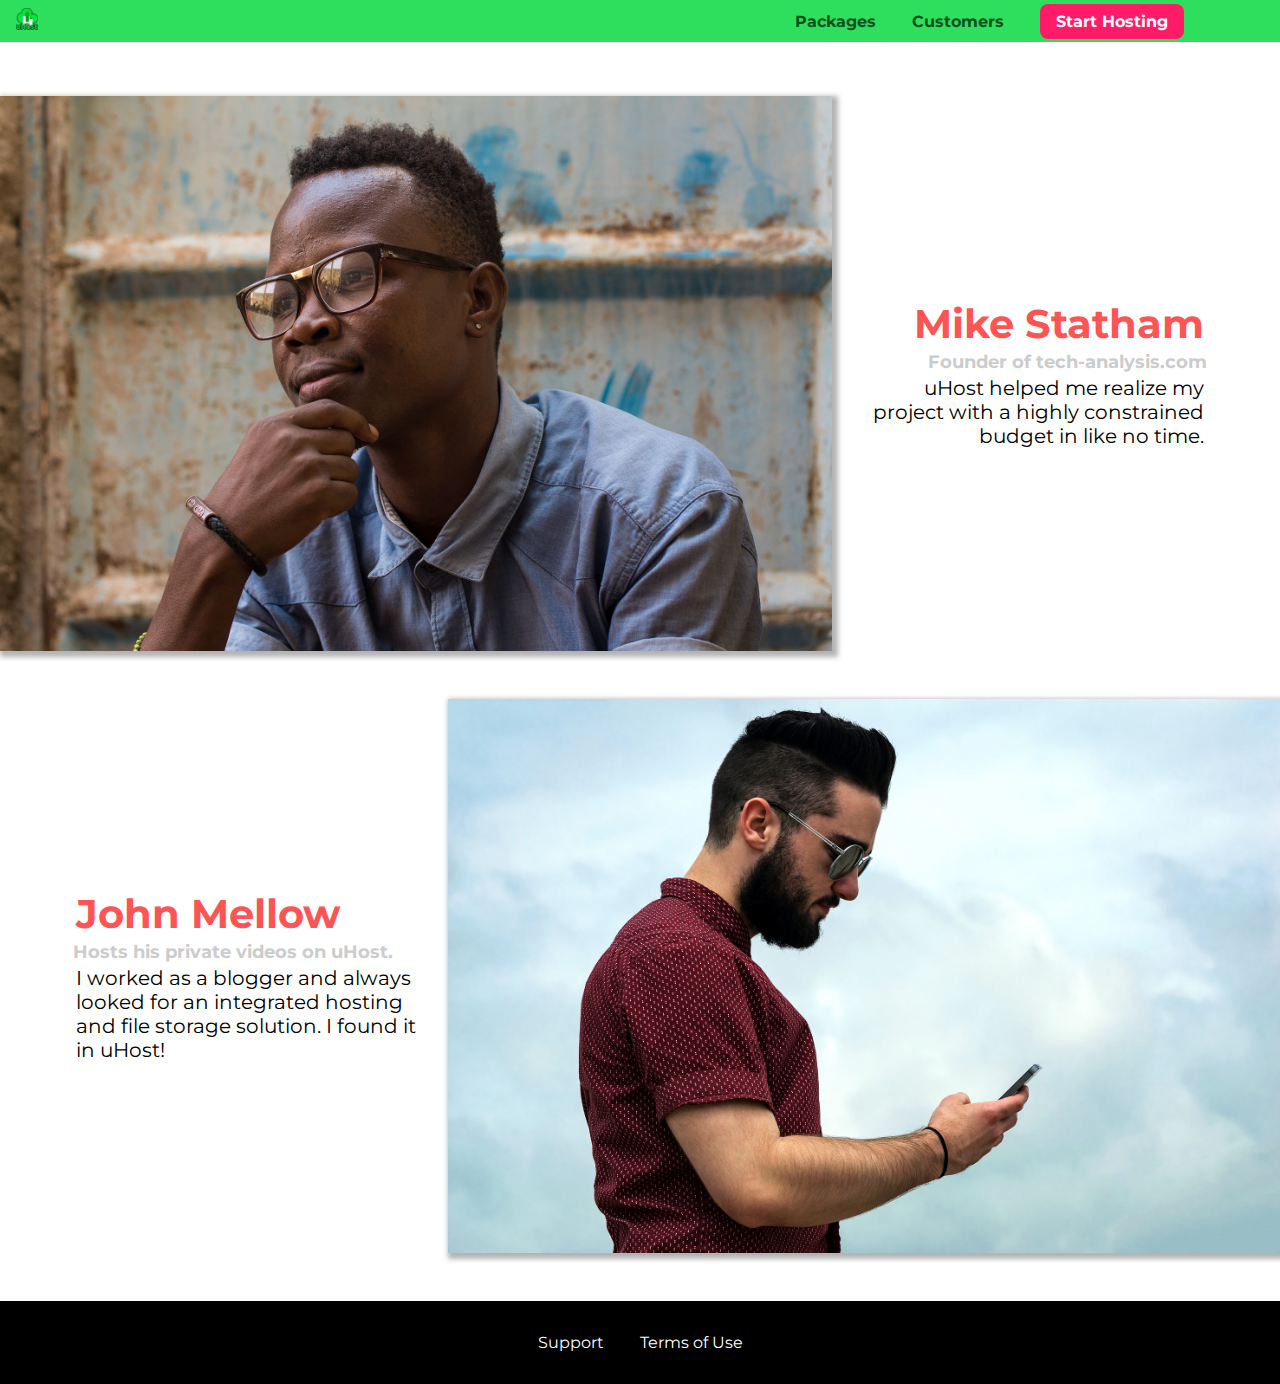
==== customers/index.html @ b9d6f696 "add customer page with styles of imgs" ====
<!DOCTYPE html>
<html lang="en">

<head>
    <meta charset="UTF-8">
    <meta name="viewport" content="width=device-width, initial-scale=1.0">
    <meta http-equiv="X-UA-Compatible" content="ie=edge">
    <title>uHost Customers</title>
    <link rel="shortcut icon" href="../favicon.png">
    <link href="https://fonts.googleapis.com/css?family=Anton|Montserrat:400,700" rel="stylesheet">
    <link rel="stylesheet" href="../shared.css">
    <link rel="stylesheet" href="customers.css">
</head>

<body>
    <header class="main-header">
        <div>
            <a href="../index.html" class="main-header__brand">
                <img src="../images/uhost-icon.png" alt="uHost - Your favorite hosting company">
            </a>
        </div>
        <nav class="main-nav">
            <ul class="main-nav__items">
                <li class="main-nav__item">
                    <a href="../packages/index.html">Packages</a>
                </li>
                <li class="main-nav__item">
                    <a href="index.html">Customers</a>
                </li>
                <li class="main-nav__item main-nav__item--cta">
                    <a href="start-hosting/index.html">Start Hosting</a>
                </li>
            </ul>
        </nav>
    </header>
    <main>
        <div>
            <div class="testimonial" id="customer-1">
                <div class="testimonial__image-container">
                    <img src="../images/customer-1.jpg" alt="Mike Statham - Customer" class="testimonial__image">
                </div>
                <div class="testimonial__info">
                    <h1 class="testimonial__name">Mike Statham</h1>
                    <h2 class="testimonial__subtitle">Founder of
                        <a href="tech-analysis.com">tech-analysis.com</a>
                    </h2>
                    <p class="testimonial__text">uHost helped me realize my project with a highly constrained budget in like no time.</p>
                </div>
            </div>
            <div class="testimonial" id="customer-2">

                <div class="testimonial__info">
                    <h1 class="testimonial__name">John Mellow</h1>
                    <h2 class="testimonial__subtitle">Hosts his private videos on uHost.
                    </h2>
                    <p class="testimonial__text">I worked as a blogger and always looked for an integrated hosting and file storage solution. I found
                        it in uHost!
                    </p>
                </div>
                <div class="testimonial__image-container">
                    <img src="../images/customer-2.jpg" alt="John Mellow - Customer" class="testimonial__image">
                </div>
            </div>
        </div>
    </main>
    <footer class="main-footer">
        <nav>
            <ul class="main-footer__links">
                <li class="main-footer__link">
                    <a href="#">Support</a>
                </li>
                <li class="main-footer__link">
                    <a href="#">Terms of Use</a>
                </li>
            </ul>
        </nav>
    </footer>
</body>

</html>
---- shared.css ----
* {
    box-sizing: border-box;
}
body {
    font-family: 'Montserrat', sans-serif;
    margin: 0;
}
.main-header{
    width: 100%;
    position: fixed;
    background:  #2ddf5c;
    padding: 8px 16px;
    top: 0px;
    right: 0px;
    z-index: 2;
}

.main-nav__item{
    display: inline-block;
    margin: 0 16px;
}
.main-header > div{
    display: inline-block;
    vertical-align: middle;
}
.main-nav{
    display: inline-block;
    text-align: right;
    width: calc(100% - 90px) ;
    vertical-align: middle;
}
.main-nav__items{
    padding: 0;
    margin: 0;
    list-style: non e;
}
.main-header__brand{
    color:#0e4f1f;
    text-decoration: none;
    font-weight: bold;
    font-size: 22px;
    height: 22px;
    display: inline-block;
}

.main-header__brand img{
    height: 100%;
}

.main-nav__item a{
    color:#0e4f1f;
    text-decoration: none;
    font-weight: bold;
    padding: 3px 0;
}

.main-nav__item a:hover,
.main-nav__item a:active{
    color: white;
    border-bottom: 5px solid white;
}

.main-nav__item--cta a{
   color:white;
   background: #ff1b68;
   padding: 8px 16px;
   border-radius: 8px;
}

.main-nav__item--cta a:hover,
.main-nav__item--cta a:active {
    background:white;
    color: #ff1b68;
    border: none;
 }

 .button {
    background: #0e4f1f;
    color: white;
    font:inherit;
    border: 1.5px solid  #0e4f1f;
    padding: 8px;
    border-radius: 8px;
    font-weight: bold;
    cursor: pointer;
}
.button:hover, 
.button:active{
    background: white;
    color: #0e4f1f;
}

.button:focus{
    outline: none;
}


.main-footer {
    background: black;
    color: white;
    padding: 32px;
    margin-top: 48px;
}

.main-footer__links{
    list-style: none;
    padding: 0;
    margin: 0;
    text-align: center;
}

.main-footer__link{
    display: inline-block;
    margin: 0 16px;
}
.main-footer__link a {
    color: white;
    text-decoration: none;
}

.main-footer__link a:hover ,
.main-footer__link a:active {
    color: #ccc;
}
---- customers/customers.css ----
.testimonial{
    font-size: 20px;
    margin: 48px 0;
}


.testimonial__list {
    width: 80%;
    margin: auto;
  }

.testimonial:first-of-type {
    margin-top: 96px;
  }

.testimonial__image-container {
    width: 65%;
    display: inline-block;
    vertical-align: middle;
    box-shadow: 3px 3px 5px 3px rgba(0, 0, 0, 0.3);
}

.testimonial__image{
    width: 100%;

    /*To remove the white space when we add the box-shadow bec. the image is 
    an inline element we can also user display:block on the img*/
    vertical-align: top;  /* top or bottom*/
}

.testimonial__info {
    width:30%;
    text-align: right;
    padding: 14px;
    vertical-align: middle;
    display: inline-block;
}

   
  #customer-2.testimonial {
    text-align: right;
  }
  
  #customer-2 .testimonial__info {
    text-align: left;
  }
  
  .testimonial__name {
    margin: 3px;
    color: #ff5454;
  }

  .testimonial__subtitle {
    margin: 0;
    font-size: 18px;
    color: #ccc;
  }

  .testimonial__subtitle a {
    color: inherit;
    text-decoration: none;
  }
  
  .testimonial__subtitle a:hover,
  .testimonial__subtitle a:active {
    color: #7a7a7a;
  }
  
  .testimonial__text {
    margin: 3px;
  }
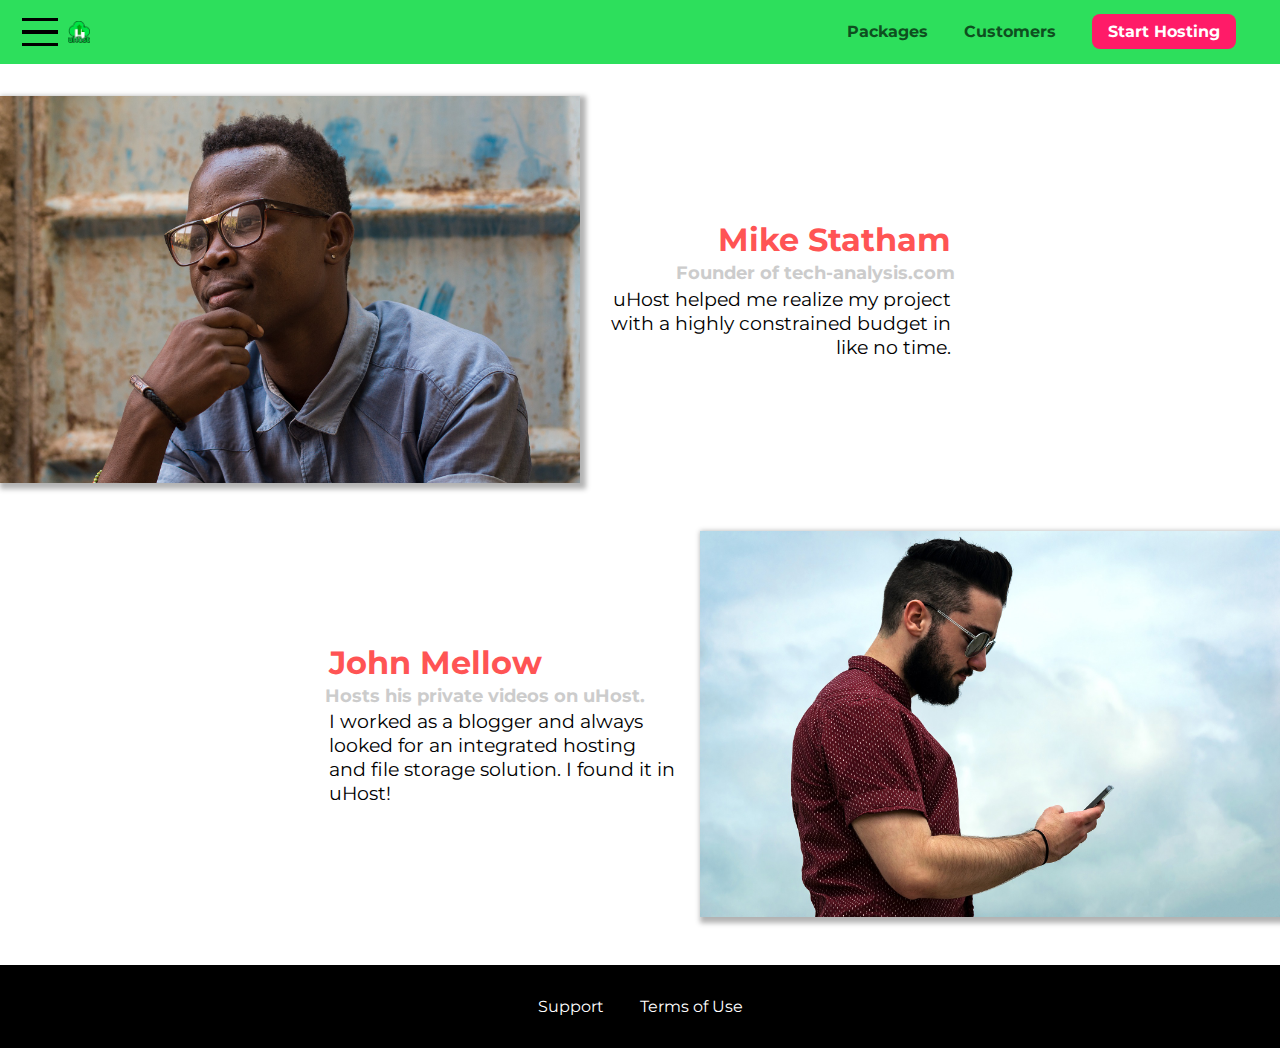
==== commit 1ebe8984: "use js to access modal and mobile-navigation and control their appearnce" ====
--- a/customers/index.html
+++ b/customers/index.html
@@ -13,8 +13,14 @@
 </head>
 
 <body>
+    <div class="backdrop"></div>
     <header class="main-header">
         <div>
+            <button class="toggle-button">
+                <span class="toggle-button__bar"></span>
+                <span class="toggle-button__bar"></span>
+                <span class="toggle-button__bar"></span>
+            </button>
             <a href="../index.html" class="main-header__brand">
                 <img src="../images/uhost-icon.png" alt="uHost - Your favorite hosting company">
             </a>
@@ -33,7 +39,15 @@
             </ul>
         </nav>
     </header>
+    <nav class="mobile-nav">
+        <ul class="mobile-nav__items">
+            <li class="mobile-nav__item"><a href="../packages/index.html">Packages</a></li>
+            <li class="mobile-nav__item"><a href="index.html">Customers</a></li>
+            <li class="mobile-nav__item mobile-nav__item--cta"><a href="../start-hosting/index.html">Start Hosting</a></li>
+        </ul>
+    </nav>
     <main>
+        <div class="backdrop"></div>
         <div>
             <div class="testimonial" id="customer-1">
                 <div class="testimonial__image-container">
@@ -75,6 +89,7 @@
             </ul>
         </nav>
     </footer>
+    <script src="../shared.js"></script>
 </body>
 
 </html>--- a/shared.css
+++ b/shared.css
@@ -10,7 +10,7 @@
     width: 100%;
     position: fixed;
     background:  #2ddf5c;
-    padding: 8px 16px;
+    padding: 0.5rem 1rem;
     top: 0px;
     right: 0px;
     z-index: 2;
@@ -18,7 +18,7 @@
 
 .main-nav__item{
     display: inline-block;
-    margin: 0 16px;
+    margin: 0 1rem;
 }
 .main-header > div{
     display: inline-block;
@@ -33,26 +33,51 @@
 .main-nav__items{
     padding: 0;
     margin: 0;
-    list-style: non e;
+    list-style: none;
 }
 .main-header__brand{
     color:#0e4f1f;
     text-decoration: none;
     font-weight: bold;
-    font-size: 22px;
+    font-size: 1.3rem;
     height: 22px;
     display: inline-block;
+    vertical-align: middle;
 }
 
 .main-header__brand img{
     height: 100%;
 }
 
-.main-nav__item a{
+.toggle-button{
+    width: 3rem;
+    background: transparent;
+    border: none;
+    padding-top: 0;
+    padding-bottom: 0;
+    vertical-align: middle;
+    cursor: pointer;
+}
+
+.toggle-button:focus {
+    outline: none;
+  }
+  
+  .toggle-button__bar {
+    width: 100%;
+    height: 0.2rem;
+    background: black;
+    display: block;
+    margin: 0.6rem 0;
+  }
+  
+
+.main-nav__item a,
+.mobile-nav__item a{
     color:#0e4f1f;
     text-decoration: none;
     font-weight: bold;
-    padding: 3px 0;
+    padding:0.2rem 0;
 }
 
 .main-nav__item a:hover,
@@ -61,18 +86,59 @@
     border-bottom: 5px solid white;
 }
 
-.main-nav__item--cta a{
+.main-nav__item--cta a,
+.mobile-nav__item--cta a{
    color:white;
    background: #ff1b68;
-   padding: 8px 16px;
+   padding: 0.5rem 1rem;
    border-radius: 8px;
 }
 
 .main-nav__item--cta a:hover,
-.main-nav__item--cta a:active {
+.main-nav__item--cta a:active,
+.mobile-nav__item--cta a :hover,
+.mobile-nav__item--cta a :active{
     background:white;
     color: #ff1b68;
     border: none;
+ }
+
+ .mobile-nav{
+    position: fixed;
+    z-index: 101;
+    background-color: white;
+    width: 80%;
+    height: 100vh;
+    top: 0;
+    left: 0;
+    display: none;
+ }
+
+ .mobile-nav__items{
+    width: 90%;
+    height: 100%;
+    list-style: none;
+    margin: 10% auto;
+    padding: 0;
+    text-align: center;
+ }
+
+.mobile-nav__item{
+    margin: 1rem 0;
+}
+.mobile-nav__item a{
+    font-size: 1.5rem;
+}
+
+ .backdrop {
+    position: fixed;
+    background-color: rgba(0, 0, 0, 0.3);
+    width: 100vw;
+    height: 100vh;
+    top: 0;
+    left: 0;
+    z-index:100;
+    display: none; 
  }
 
  .button {
@@ -80,7 +146,7 @@
     color: white;
     font:inherit;
     border: 1.5px solid  #0e4f1f;
-    padding: 8px;
+    padding: 0.5rem;
     border-radius: 8px;
     font-weight: bold;
     cursor: pointer;
@@ -99,8 +165,8 @@
 .main-footer {
     background: black;
     color: white;
-    padding: 32px;
-    margin-top: 48px;
+    padding: 2rem;
+    margin-top: 3rem;
 }
 
 .main-footer__links{
@@ -112,7 +178,7 @@
 
 .main-footer__link{
     display: inline-block;
-    margin: 0 16px;
+    margin: 0 1rem;
 }
 .main-footer__link a {
     color: white;
@@ -122,4 +188,8 @@
 .main-footer__link a:hover ,
 .main-footer__link a:active {
     color: #ccc;
+}
+
+.open{
+    display: block !important;
 }--- a/customers/customers.css
+++ b/customers/customers.css
@@ -1,6 +1,6 @@
 .testimonial{
-    font-size: 20px;
-    margin: 48px 0;
+    font-size: 1.2rem;
+    margin: 3rem 0;
 }
 
 
@@ -10,14 +10,16 @@
   }
 
 .testimonial:first-of-type {
-    margin-top: 96px;
+    margin-top: 6rem;
   }
 
 .testimonial__image-container {
     width: 65%;
+    max-width: 580px;
     display: inline-block;
     vertical-align: middle;
-    box-shadow: 3px 3px 5px 3px rgba(0, 0, 0, 0.3);
+    box-shadow: 3px 3px 5px 3px rgba(0, 0, 0, 0.3); 
+    /* it is recommeded to leave the border and box-shadow:  in px as it's to avoid changing the value relative to the font-size*/
 }
 
 .testimonial__image{
@@ -31,7 +33,7 @@
 .testimonial__info {
     width:30%;
     text-align: right;
-    padding: 14px;
+    padding:0.9rem;
     vertical-align: middle;
     display: inline-block;
 }
@@ -41,18 +43,19 @@
     text-align: right;
   }
   
-  #customer-2 .testimonial__info {
+  #customer-2 .testimonial__info { 
     text-align: left;
   }
   
   .testimonial__name {
-    margin: 3px;
+    margin: 0.2rem;
     color: #ff5454;
+    font-size: 2rem;
   }
 
   .testimonial__subtitle {
     margin: 0;
-    font-size: 18px;
+    font-size: 1.1rem;
     color: #ccc;
   }
 
@@ -67,7 +70,7 @@
   }
   
   .testimonial__text {
-    margin: 3px;
+    margin: 0.2rem;
   }
   
   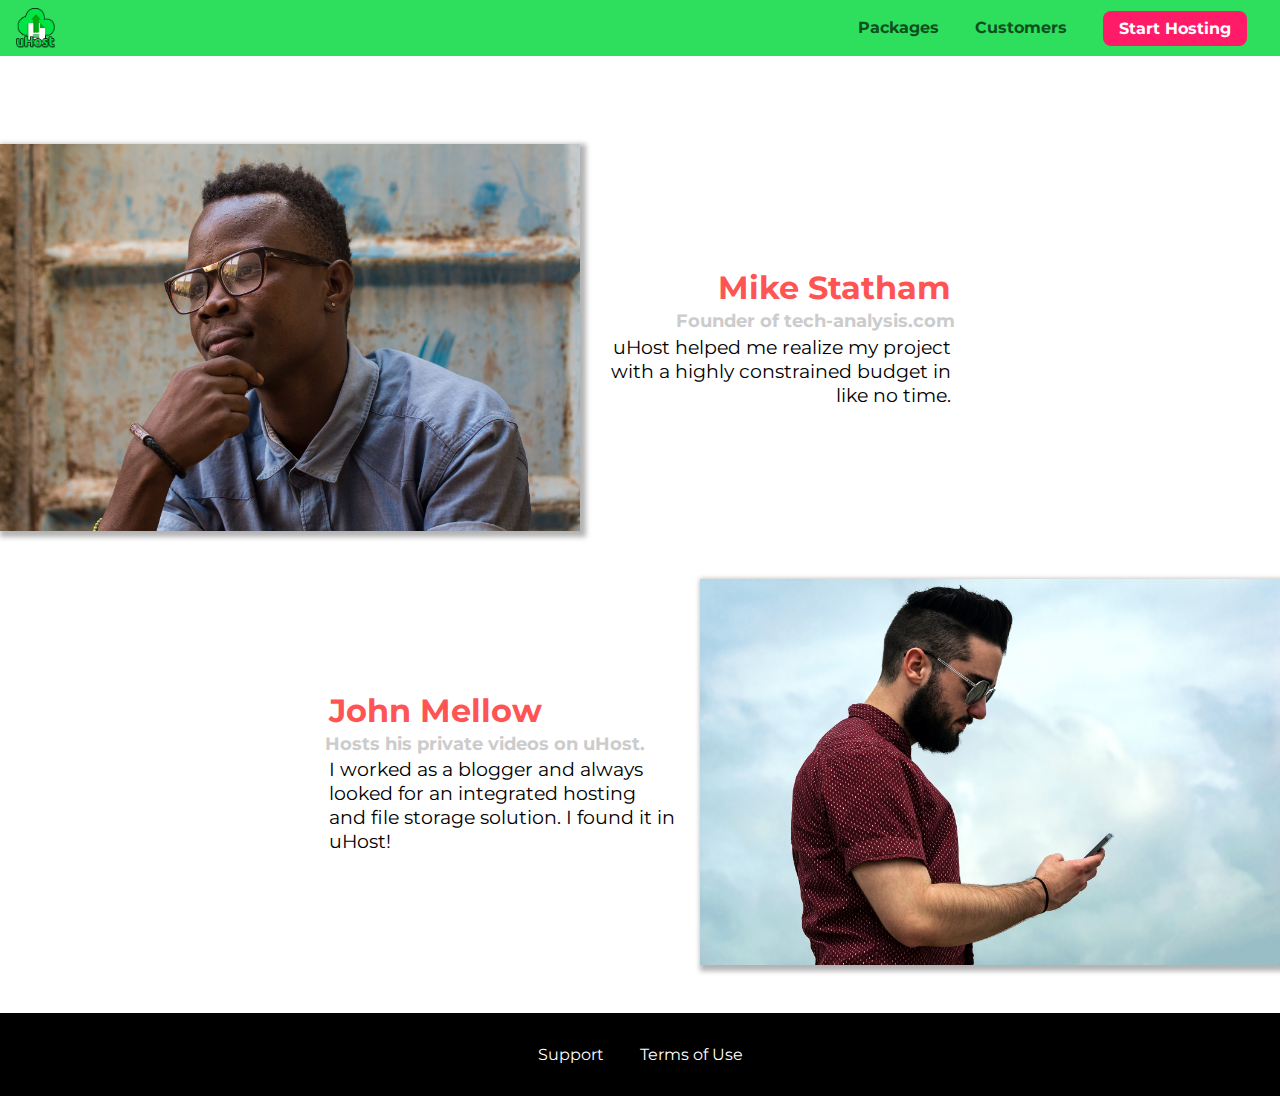
==== commit 9547f715: "add start-hosting page and style the form inputs and select" ====
--- a/customers/index.html
+++ b/customers/index.html
@@ -4,6 +4,7 @@
 <head>
     <meta charset="UTF-8">
     <meta name="viewport" content="width=device-width, initial-scale=1.0">
+    <meta name="viewport" content="width=device-width,initial-scale=1.0">
     <meta http-equiv="X-UA-Compatible" content="ie=edge">
     <title>uHost Customers</title>
     <link rel="shortcut icon" href="../favicon.png">
@@ -34,7 +35,7 @@
                     <a href="index.html">Customers</a>
                 </li>
                 <li class="main-nav__item main-nav__item--cta">
-                    <a href="start-hosting/index.html">Start Hosting</a>
+                    <a href="../start-hosting/index.html">Start Hosting</a>
                 </li>
             </ul>
         </nav>
--- a/shared.css
+++ b/shared.css
@@ -5,6 +5,11 @@
 body {
     font-family: 'Montserrat', sans-serif;
     margin: 0;
+}
+
+main{
+    min-height: calc(100vh - 3.5rem - 8rem);
+    margin-top:3.5rem;
 }
 .main-header{
     width: 100%;
@@ -25,10 +30,7 @@
     vertical-align: middle;
 }
 .main-nav{
-    display: inline-block;
-    text-align: right;
-    width: calc(100% - 90px) ;
-    vertical-align: middle;
+    display: none;
 }
 .main-nav__items{
     padding: 0;
@@ -39,8 +41,7 @@
     color:#0e4f1f;
     text-decoration: none;
     font-weight: bold;
-    font-size: 1.3rem;
-    height: 22px;
+    height: 2.5rem;
     display: inline-block;
     vertical-align: middle;
 }
@@ -63,14 +64,13 @@
     outline: none;
   }
   
-  .toggle-button__bar {
+.toggle-button__bar {
     width: 100%;
     height: 0.2rem;
     background: black;
     display: block;
     margin: 0.6rem 0;
   }
-  
 
 .main-nav__item a,
 .mobile-nav__item a{
@@ -104,6 +104,7 @@
  }
 
  .mobile-nav{
+    display: none;
     position: fixed;
     z-index: 101;
     background-color: white;
@@ -128,6 +129,18 @@
 }
 .mobile-nav__item a{
     font-size: 1.5rem;
+}
+
+@media (min-width:40rem){
+    .main-nav{
+        display: inline-block;
+        text-align: right;
+        width: calc(100% - 44px) ;
+        vertical-align: middle;
+    }
+    .toggle-button{
+        display: none;
+    }
 }
 
  .backdrop {
@@ -177,8 +190,8 @@
 }
 
 .main-footer__link{
-    display: inline-block;
-    margin: 0 1rem;
+    display: block;
+    margin: 1rem 0;
 }
 .main-footer__link a {
     color: white;
@@ -190,6 +203,13 @@
     color: #ccc;
 }
 
+@media(min-width:40rem){
+    .main-footer__link{
+        display: inline-block;
+        margin: 0 1rem;
+    }
+}
+
 .open{
     display: block !important;
 }--- a/customers/customers.css
+++ b/customers/customers.css
@@ -1,43 +1,53 @@
+
+main {
+  padding-top: 2.5rem;
+}
+
 .testimonial{
     font-size: 1.2rem;
-    margin: 3rem 0;
 }
 
-
-.testimonial__list {
-    width: 80%;
-    margin: auto;
-  }
-
-.testimonial:first-of-type {
-    margin-top: 6rem;
-  }
-
 .testimonial__image-container {
-    width: 65%;
-    max-width: 580px;
-    display: inline-block;
-    vertical-align: middle;
+    max-width: 40rem;
+    display: block;
     box-shadow: 3px 3px 5px 3px rgba(0, 0, 0, 0.3); 
     /* it is recommeded to leave the border and box-shadow:  in px as it's to avoid changing the value relative to the font-size*/
 }
 
 .testimonial__image{
     width: 100%;
-
     /*To remove the white space when we add the box-shadow bec. the image is 
     an inline element we can also user display:block on the img*/
     vertical-align: top;  /* top or bottom*/
 }
 
 .testimonial__info {
+    text-align: right;
+    padding:0.9rem;
+    display: block;
+}
+
+
+@media(min-width:40rem){
+  .testimonial{
+    margin: 3rem auto; 
+    max-width: 1500px;
+  }
+  .testimonial__image-container {
+    width: 66%;
+    max-width: 580px;
+    display: inline-block;
+    vertical-align: middle;
+    box-shadow: 3px 3px 5px 3px rgba(0, 0, 0, 0.3); 
+  }
+  .testimonial__info {
     width:30%;
     text-align: right;
     padding:0.9rem;
     vertical-align: middle;
     display: inline-block;
+  }
 }
-
    
   #customer-2.testimonial {
     text-align: right;
